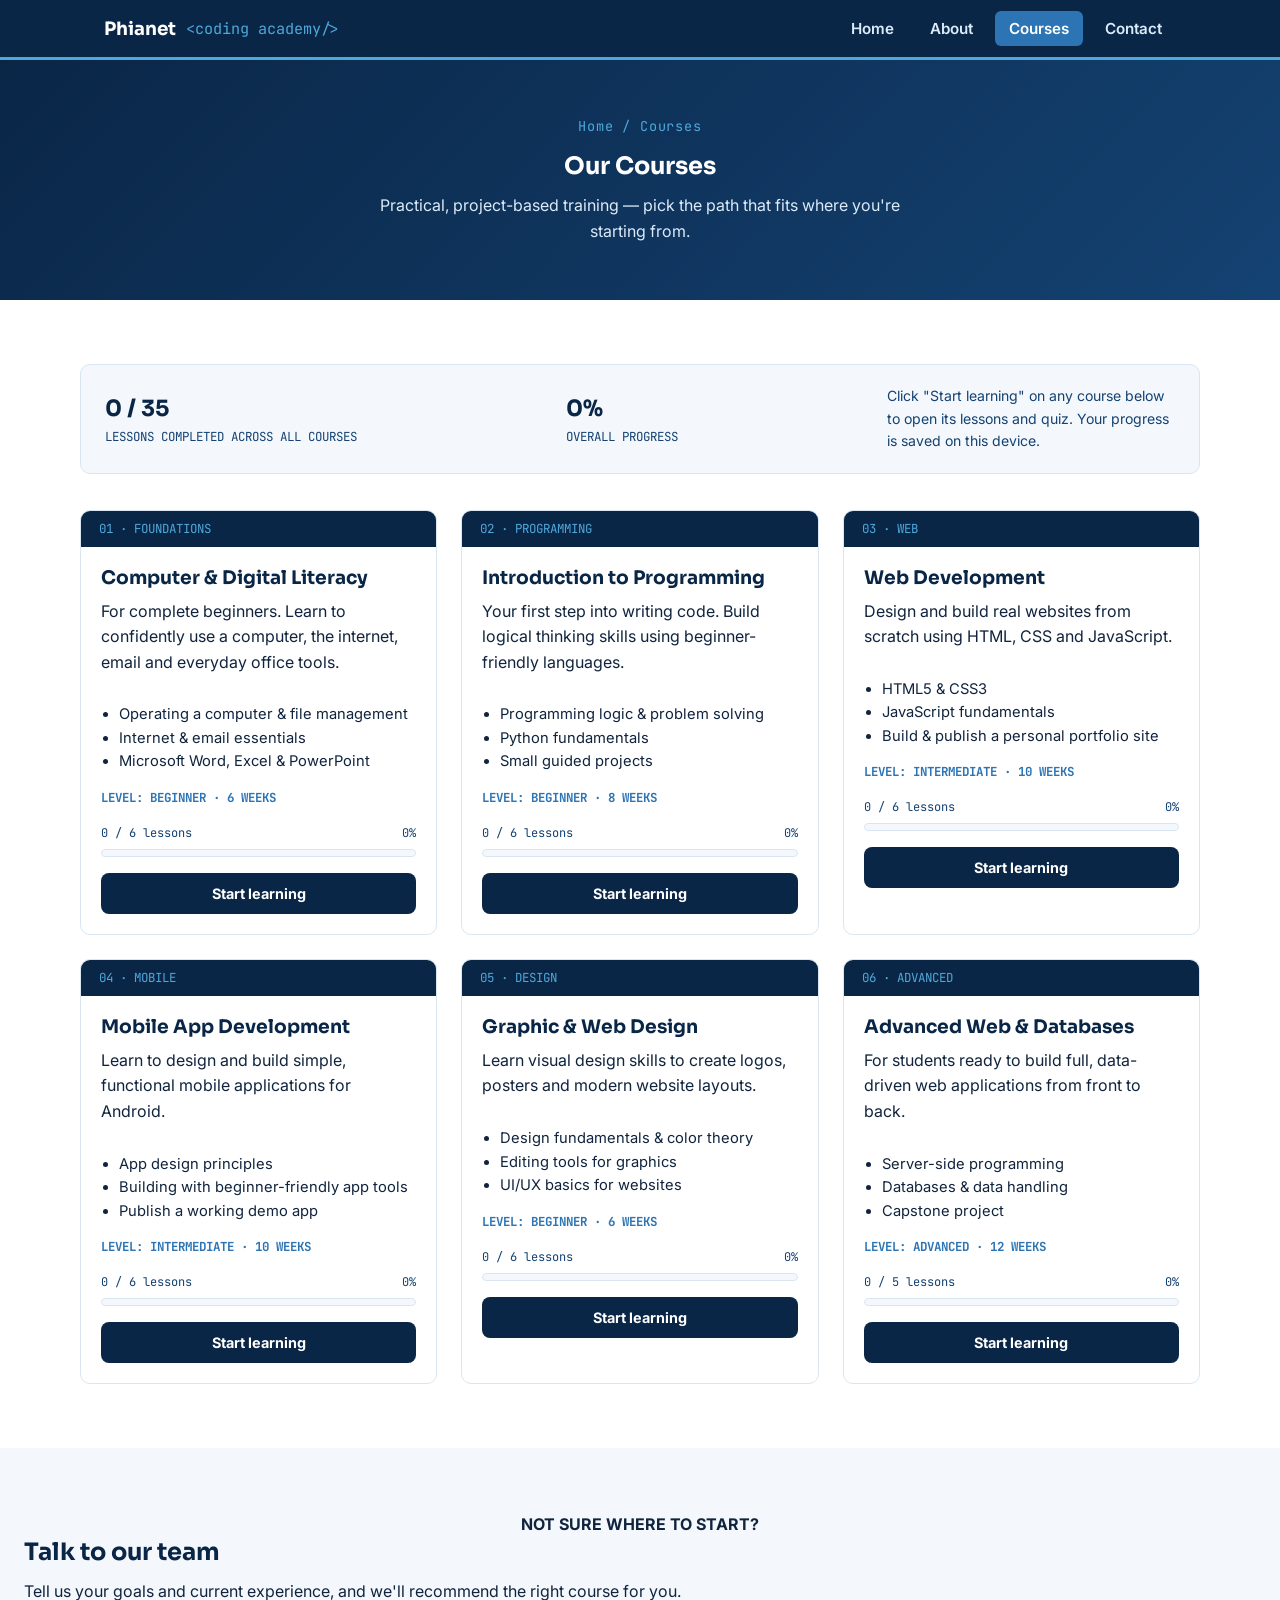
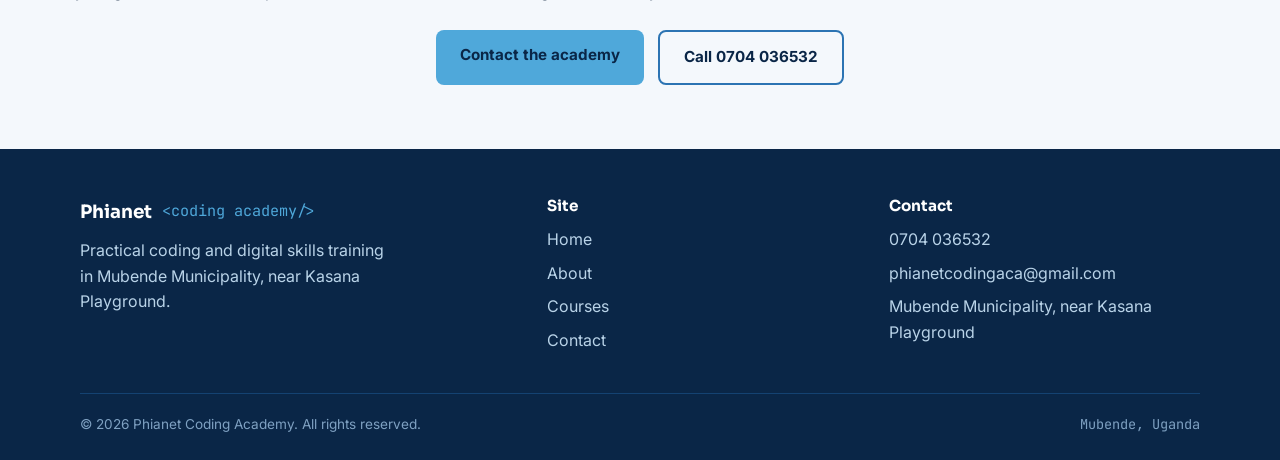
==== courses.html @ 41ea4f18 "Fix HTML entities in courses.html Replaced HTML entities with actual characters for better readabili" ====
<!DOCTYPE html>
<html lang="en">
<head>
<meta charset="UTF-8">
<meta name="viewport" content="width=device-width, initial-scale=1.0">
<title>Courses — Phianet Coding Academy</title>
<meta name="description" content="Explore coding, web development, computer literacy and design courses at Phianet Coding Academy in Mubende Municipality.">
<link rel="preconnect" href="https://fonts.googleapis.com">
<link href="https://fonts.googleapis.com/css2?family=Sora:wght@400;600;700;800&family=Inter:wght@400;500;600&family=JetBrains+Mono:wght@400;500;700&display=swap" rel="stylesheet">
<link rel="stylesheet" href="style.css">
<link rel="stylesheet" href="courses.css">
</head>
<body>

<header class="site-header">
  <div class="nav-wrap">
    <a href="index.html" class="brand">Phianet <span class="tag">&lt;coding academy/&gt;</span></a>
    <button class="nav-toggle" aria-label="Toggle menu">&#9776;</button>
    <nav class="main-nav">
      <ul>
        <li><a href="index.html">Home</a></li>
        <li><a href="about.html">About</a></li>
        <li><a href="courses.html" class="active">Courses</a></li>
        <li><a href="contact.html">Contact</a></li>
      </ul>
    </nav>
  </div>
</header>

<section class="page-hero">
  <div class="eyebrow"><span class="breadcrumb">Home / Courses</span></div>
  <h1>Our Courses</h1>
  <p style="max-width:52ch; margin:0 auto; color:#DCEBF9;">Practical, project-based training — pick the path that fits where you're starting from.</p>
</section>

<section>
  <div id="learning-summary" class="summary-banner">
    <div>
      <div class="stat-num"><span class="s-done">0</span> / <span class="s-total">0</span></div>
      <div class="stat-label">LESSONS COMPLETED ACROSS ALL COURSES</div>
    </div>
    <div>
      <div class="stat-num"><span class="s-pct">0%</span></div>
      <div class="stat-label">OVERALL PROGRESS</div>
    </div>
    <p style="margin:0; max-width:32ch; font-size:.88rem; color:var(--blue);">Click "Start learning" on any course below to open its lessons and quiz. Your progress is saved on this device.</p>
  </div>

  <div class="grid-3">

    <div class="course-card" data-course-id="literacy">
      <div class="tag-row">01 · FOUNDATIONS</div>
      <div class="body">
        <h3>Computer &amp; Digital Literacy</h3>
        <p>For complete beginners. Learn to confidently use a computer, the internet, email and everyday office tools.</p>
        <ul>
          <li>Operating a computer &amp; file management</li>
          <li>Internet &amp; email essentials</li>
          <li>Microsoft Word, Excel &amp; PowerPoint</li>
        </ul>
        <span class="level">LEVEL: BEGINNER · 6 WEEKS</span>
        <div class="progress-wrap">
          <div class="progress-label"><span class="progress-count">0 / 0 lessons</span><span class="progress-pct">0%</span></div>
          <div class="progress-track"><div class="progress-fill"></div></div>
        </div>
        <button class="start-btn" type="button" aria-expanded="false">Start learning</button>
        <div class="course-panel"></div>
      </div>
    </div>

    <div class="course-card" data-course-id="programming">
      <div class="tag-row">02 · PROGRAMMING</div>
      <div class="body">
        <h3>Introduction to Programming</h3>
        <p>Your first step into writing code. Build logical thinking skills using beginner-friendly languages.</p>
        <ul>
          <li>Programming logic &amp; problem solving</li>
          <li>Python fundamentals</li>
          <li>Small guided projects</li>
        </ul>
        <span class="level">LEVEL: BEGINNER · 8 WEEKS</span>
        <div class="progress-wrap">
          <div class="progress-label"><span class="progress-count">0 / 0 lessons</span><span class="progress-pct">0%</span></div>
          <div class="progress-track"><div class="progress-fill"></div></div>
        </div>
        <button class="start-btn" type="button" aria-expanded="false">Start learning</button>
        <div class="course-panel"></div>
      </div>
    </div>

    <div class="course-card" data-course-id="webdev">
      <div class="tag-row">03 · WEB</div>
      <div class="body">
        <h3>Web Development</h3>
        <p>Design and build real websites from scratch using HTML, CSS and JavaScript.</p>
        <ul>
          <li>HTML5 &amp; CSS3</li>
          <li>JavaScript fundamentals</li>
          <li>Build &amp; publish a personal portfolio site</li>
        </ul>
        <span class="level">LEVEL: INTERMEDIATE · 10 WEEKS</span>
        <div class="progress-wrap">
          <div class="progress-label"><span class="progress-count">0 / 0 lessons</span><span class="progress-pct">0%</span></div>
          <div class="progress-track"><div class="progress-fill"></div></div>
        </div>
        <button class="start-btn" type="button" aria-expanded="false">Start learning</button>
        <div class="course-panel"></div>
      </div>
    </div>

    <div class="course-card" data-course-id="mobiledev">
      <div class="tag-row">04 · MOBILE</div>
      <div class="body">
        <h3>Mobile App Development</h3>
        <p>Learn to design and build simple, functional mobile applications for Android.</p>
        <ul>
          <li>App design principles</li>
          <li>Building with beginner-friendly app tools</li>
          <li>Publish a working demo app</li>
        </ul>
        <span class="level">LEVEL: INTERMEDIATE · 10 WEEKS</span>
        <div class="progress-wrap">
          <div class="progress-label"><span class="progress-count">0 / 0 lessons</span><span class="progress-pct">0%</span></div>
          <div class="progress-track"><div class="progress-fill"></div></div>
        </div>
        <button class="start-btn" type="button" aria-expanded="false">Start learning</button>
        <div class="course-panel"></div>
      </div>
    </div>

    <div class="course-card" data-course-id="design">
      <div class="tag-row">05 · DESIGN</div>
      <div class="body">
        <h3>Graphic &amp; Web Design</h3>
        <p>Learn visual design skills to create logos, posters and modern website layouts.</p>
        <ul>
          <li>Design fundamentals &amp; color theory</li>
          <li>Editing tools for graphics</li>
          <li>UI/UX basics for websites</li>
        </ul>
        <span class="level">LEVEL: BEGINNER · 6 WEEKS</span>
        <div class="progress-wrap">
          <div class="progress-label"><span class="progress-count">0 / 0 lessons</span><span class="progress-pct">0%</span></div>
          <div class="progress-track"><div class="progress-fill"></div></div>
        </div>
        <button class="start-btn" type="button" aria-expanded="false">Start learning</button>
        <div class="course-panel"></div>
      </div>
    </div>

    <div class="course-card" data-course-id="advanced">
      <div class="tag-row">06 · ADVANCED</div>
      <div class="body">
        <h3>Advanced Web &amp; Databases</h3>
        <p>For students ready to build full, data-driven web applications from front to back.</p>
        <ul>
          <li>Server-side programming</li>
          <li>Databases &amp; data handling</li>
          <li>Capstone project</li>
        </ul>
        <span class="level">LEVEL: ADVANCED · 12 WEEKS</span>
        <div class="progress-wrap">
          <div class="progress-label"><span class="progress-count">0 / 0 lessons</span><span class="progress-pct">0%</span></div>
          <div class="progress-track"><div class="progress-fill"></div></div>
        </div>
        <button class="start-btn" type="button" aria-expanded="false">Start learning</button>
        <div class="course-panel"></div>
      </div>
    </div>

  </div>
</section>

<section class="section-frost">
  <div class="section-head1">
    <div style="text-align:center; font-weight:bolder;">NOT SURE WHERE TO START?</div>
    <h2>Talk to our team</h2>
    <p>Tell us your goals and current experience, and we'll recommend the right course for you.</p>
    <div class="btn-row" style="justify-content:center;">
      <a href="contact.html" class="btn btn-primary">Contact the academy</a>
      <a href="tel:0704036532" class="btn btn-outline" style="border-color:var(--blue-bright); color:var(--navy);">Call 0704 036532</a>
    </div>
  </div>
</section>

<footer class="site-footer">
  <div class="footer-grid">
    <div>
      <a href="index.html" class="brand">Phianet <span class="tag">&lt;coding academy/&gt;</span></a>
      <p style="margin-top:12px; max-width:32ch;">Practical coding and digital skills training in Mubende Municipality, near Kasana Playground.</p>
    </div>
    <div>
      <h4>Site</h4>
      <ul>
        <li><a href="index.html">Home</a></li>
        <li><a href="about.html">About</a></li>
        <li><a href="courses.html">Courses</a></li>
        <li><a href="contact.html">Contact</a></li>
      </ul>
    </div>
    <div>
      <h4>Contact</h4>
      <ul>
        <li><a href="tel:0704036532">0704 036532</a></li>
        <li><a href="mailto:phianetcodingaca@gmail.com">phianetcodingaca@gmail.com</a></li>
        <li>Mubende Municipality, near Kasana Playground</li>
      </ul>
    </div>
  </div>
  <div class="footer-bottom">
    <span>&copy; 2026 Phianet Coding Academy. All rights reserved.</span>
    <span class="mono">Mubende, Uganda</span>
  </div>
</footer>

<script src="script.js"></script>
<script src="courses-app.js"></script>
</body>
</html>
---- style.css ----
/* ===========================================================
   Phianet Coding Academy — Design Tokens
   Palette:
     --navy        #0A2647  (deep header/footer, primary text on white)
     --blue        #144272  (primary brand blue)
     --blue-bright #2C74B3  (links, active states)
     --sky         #4FA8DA  (accents, hovers)
     --white       #FFFFFF
     --frost       #F4F8FC  (section backgrounds)
     --ink         #10243E  (body text)
   Type:
     Display: 'Sora' — geometric, confident, screen-native
     Body:    'Inter' — quiet workhorse
     Mono:    'JetBrains Mono' — code accents, the "signature" thread
=========================================================== */

:root{
  --navy:#0A2647;
  --blue:#144272;
  --blue-bright:#2C74B3;
  --sky:#4FA8DA;
  --white:#FFFFFF;
  --frost:#F4F8FC;
  --ink:#10243E;
  --line:#D9E6F2;
  --radius:10px;
}

*{box-sizing:border-box;}
html{scroll-behavior:smooth;}
body{
  margin:0;
  font-family:'Inter',system-ui,sans-serif;
  color:var(--ink);
  background:var(--white);
  line-height:1.6;
}
h1,h2,h3,h4{
  font-family:'Sora',system-ui,sans-serif;
  color:var(--navy);
  line-height:1.2;
  margin:0 0 .5em;
}
p{margin:0 0 1em;}
a{color:var(--blue-bright);}
.mono{font-family:'JetBrains Mono',monospace;}
img{max-width:100%;display:block;}

.container{
  max-width:1120px;
  margin:0 auto;
  padding:0 24px;
}

/* ---------- Header / Nav ---------- */
header.site-header{
  background:var(--navy);
  position:sticky; top:0; z-index:50;
  border-bottom:3px solid var(--sky);
}
.nav-wrap{
  display:flex; align-items:center; justify-content:space-between;
  padding:14px 24px;
  max-width:1120px; margin:0 auto;
}
.brand{
  display:flex; align-items:center; gap:10px;
  color:var(--white); text-decoration:none;
  font-family:'Sora',sans-serif; font-weight:700; font-size:1.15rem;
}
.brand .tag{
  font-family:'JetBrains Mono',monospace;
  color:var(--sky); font-weight:400; font-size:.95rem;
}
nav.main-nav ul{
  list-style:none; display:flex; gap:8px; margin:0; padding:0;
}
nav.main-nav a{
  color:#DCEBF9; text-decoration:none; font-weight:600;
  font-size:.95rem; padding:8px 14px; border-radius:6px;
  transition:background .2s,color .2s;
}
nav.main-nav a:hover, nav.main-nav a.active{
  background:var(--blue-bright); color:var(--white);
}
.nav-toggle{display:none; background:none;border:none;color:var(--white);font-size:1.6rem;cursor:pointer;}

@media (max-width:760px){
  nav.main-nav{
    display:none; position:absolute; top:100%; left:0; right:0;
    background:var(--navy); border-top:1px solid var(--blue);
  }
  nav.main-nav.open{display:block;}
  nav.main-nav ul{flex-direction:column; padding:10px 24px;}
  .nav-toggle{display:block;}
}

/* ---------- Hero ---------- */
.hero{
  background:linear-gradient(160deg,var(--navy) 0%,var(--blue) 60%,var(--blue-bright) 100%);
  color:var(--white);
  padding:80px 24px 70px;
}
.hero-grid{
  max-width:1120px; margin:0 auto;
  display:grid; grid-template-columns:1.1fr .9fr; gap:40px; align-items:center;
}
@media (max-width:860px){.hero-grid{grid-template-columns:1fr;}}
.eyebrow{
  font-family:'JetBrains Mono',monospace; color:var(--sky);
  font-size:.85rem; letter-spacing:.06em; margin-bottom:14px;
}
.hero h1{color:var(--white); font-size:2.5rem; max-width:16ch;}
.hero p.lead{color:#DCEBF9; font-size:1.1rem; max-width:46ch;}
.btn-row{display:flex; gap:14px; flex-wrap:wrap; margin-top:26px;}
.btn{
  display:inline-block; padding:13px 24px; border-radius:8px;
  text-decoration:none; font-weight:700; font-size:.95rem;
  transition:transform .15s, box-shadow .15s;
}
.btn:hover{transform:translateY(-2px);}
.btn-primary{background:var(--sky); color:var(--navy);}
.btn-primary:hover{box-shadow:0 8px 20px rgba(79,168,218,.35);}
.btn-outline{background:transparent; color:var(--white); border:2px solid var(--sky);}

/* code terminal signature element */
.terminal{
  background:#081A30; border:1px solid var(--blue-bright);
  border-radius:12px; overflow:hidden;
  box-shadow:0 20px 50px rgba(0,0,0,.35);
}
.terminal-bar{
  background:#0E2E52; padding:9px 14px; display:flex; gap:6px;
}
.terminal-bar span{width:10px;height:10px;border-radius:50%;display:inline-block;}
.terminal-bar span:nth-child(1){background:#FF5F56;}
.terminal-bar span:nth-child(2){background:#FFBD2E;}
.terminal-bar span:nth-child(3){background:#27C93F;}
.terminal-body{
  padding:20px; font-family:'JetBrains Mono',monospace; font-size:.85rem;
  color:#BFE1F5; min-height:170px;
}
.terminal-body .c1{color:#4FA8DA;}
.terminal-body .c2{color:#8FD694;}
.terminal-body .cursor{display:inline-block;width:8px;background:var(--sky);animation:blink 1s steps(1) infinite;}
@keyframes blink{50%{opacity:0;}}

/* ---------- Sections ---------- */
section{padding:64px 24px;}
.section-frost{background:var(--frost);}
.section-head{max-width:640px; margin:0 auto 40px; text-align:center;display: flex;}
.section-head .eyebrow{color:var(--blue-bright); margin-bottom:10px; background-image: url(images\lo.png);}

.grid-3{display:grid; grid-template-columns:repeat(3,1fr); gap:24px; max-width:1120px; margin:0 auto;}
.grid-2{display:grid; grid-template-columns:1fr 1fr; gap:32px; max-width:1120px; margin:0 auto; align-items:center;}
@media (max-width:860px){.grid-3{grid-template-columns:1fr;} .grid-2{grid-template-columns:1fr;}}

.card{
  background:var(--white); border:1px solid var(--line); border-radius:var(--radius);
  padding:26px; transition:box-shadow .2s, transform .2s;
}
.card:hover{box-shadow:0 12px 30px rgba(10,38,71,.1); transform:translateY(-3px);}
.card .icon{
  width:44px;height:44px;border-radius:9px;background:var(--frost);
  display:flex;align-items:center;justify-content:center;
  color:var(--blue-bright); font-family:'JetBrains Mono',monospace; font-weight:700;
  margin-bottom:14px; border:1px solid var(--line);
}

.course-card{
  background:var(--white); border:1px solid var(--line); border-radius:var(--radius);
  overflow:hidden; display:flex; flex-direction:column;
}
.course-card .tag-row{
  background:var(--navy); color:var(--sky); font-family:'JetBrains Mono',monospace;
  font-size:.78rem; padding:8px 18px;
}
.course-card .body{padding:20px;}
.course-card ul{margin:12px 0 0; padding-left:18px; color:var(--ink); font-size:.92rem;}
.course-card .level{
  display:inline-block; margin-top:14px; font-size:.78rem; font-weight:700;
  color:var(--blue-bright); font-family:'JetBrains Mono',monospace;
}

/* ---------- Stats ---------- */
.stats{
  display:grid; grid-template-columns:repeat(4,1fr); gap:24px;
  max-width:1120px; margin:0 auto; text-align:center;
}
@media (max-width:760px){.stats{grid-template-columns:1fr 1fr;}}
.stats .num{font-family:'Sora',sans-serif; font-size:2.1rem; font-weight:700; color:var(--blue-bright);}
.stats .label{font-size:.85rem; color:var(--blue); font-weight:600;}

/* ---------- Contact ---------- */
.contact-grid{display:grid; grid-template-columns:1fr 1fr; gap:36px; max-width:1120px; margin:0 auto; align-items:start;}
@media (max-width:860px){.contact-grid{grid-template-columns:1fr;}}
.contact-item{display:flex; gap:14px; align-items:flex-start; margin-bottom:22px;}
.contact-item .icon{
  min-width:42px;height:42px;border-radius:8px;background:var(--navy);color:var(--sky);
  display:flex;align-items:center;justify-content:center; font-family:'JetBrains Mono',monospace;
}
.contact-item h4{margin:0 0 4px;}
#map{width:100%; height:340px; border-radius:var(--radius); border:1px solid var(--line);}

form.contact-form{display:flex; flex-direction:column; gap:14px;}
form.contact-form label{font-weight:600; font-size:.9rem; color:var(--navy);}
form.contact-form input, form.contact-form textarea{
  padding:12px 14px; border:1px solid var(--line); border-radius:8px;
  font-family:'Inter',sans-serif; font-size:.95rem;
}
form.contact-form textarea{resize:vertical; min-height:110px;}
form.contact-form button{cursor:pointer; border:none;}

/* ---------- Footer ---------- */
footer.site-footer{background:var(--navy); color:#B9D3E8; padding:48px 24px 24px;}
.footer-grid{
  max-width:1120px; margin:0 auto; display:grid;
  grid-template-columns:1.4fr 1fr 1fr; gap:32px;
}
@media (max-width:760px){.footer-grid{grid-template-columns:1fr;}}
footer .brand{color:var(--white);}
footer h4{color:var(--white); font-size:.95rem; margin-bottom:12px;}
footer ul{list-style:none; padding:0; margin:0;}
footer li{margin-bottom:8px;}
footer a{color:#B9D3E8; text-decoration:none;}
footer a:hover{color:var(--sky);}
.footer-bottom{
  max-width:1120px; margin:32px auto 0; padding-top:20px;
  border-top:1px solid var(--blue); font-size:.85rem; color:#7FA1C2;
  display:flex; justify-content:space-between; flex-wrap:wrap; gap:10px;
}

/* ---------- Page hero (secondary pages) ---------- */
.page-hero{
  background:linear-gradient(135deg,var(--navy),var(--blue));
  color:var(--white); padding:56px 24px; text-align:center;
}
.page-hero h1{color:var(--white);}
.page-hero .eyebrow{justify-content:center; display:flex;}
.breadcrumb{color:var(--sky); font-family:'JetBrains Mono',monospace; font-size:.85rem;}

.about-block{max-width:760px; margin:0 auto;}
.about-block h2{margin-top:2em;}
.about-block h2:first-child{margin-top:0;}

.values{display:grid; grid-template-columns:repeat(3,1fr); gap:24px; max-width:1120px; margin:40px auto 0;}
@media (max-width:860px){.values{grid-template-columns:1fr;}}
/* ===========================================================
   Courses page only — interactive learning layer
   Loaded in addition to style.css. Does not affect other pages.
=========================================================== */

.course-card{position:relative;}
.course-card .body{display:flex; flex-direction:column; flex:1;}

.progress-wrap{margin-top:16px;}
.progress-label{
  display:flex; justify-content:space-between; font-size:.75rem;
  font-family:'JetBrains Mono',monospace; color:var(--blue); margin-bottom:6px;
}
.progress-track{
  width:100%; height:8px; border-radius:6px; background:var(--frost);
  border:1px solid var(--line); overflow:hidden;
}
.progress-fill{
  height:100%; background:linear-gradient(90deg,var(--blue-bright),var(--sky));
  width:0%; transition:width .3s ease;
}

.start-btn{
  margin-top:16px; width:100%; border:none; cursor:pointer;
  background:var(--navy); color:var(--white); font-weight:700;
  font-size:.9rem; padding:12px 16px; border-radius:8px;
  font-family:'Inter',sans-serif; transition:background .2s;
}
.start-btn:hover{background:var(--blue-bright);}
.start-btn[aria-expanded="true"]{background:var(--blue-bright);}

.course-panel{
  display:none; margin-top:18px; border-top:2px dashed var(--line);
  padding-top:18px;
}
.course-panel.open{display:block;}

.module{
  border:1px solid var(--line); border-radius:8px; margin-bottom:10px; overflow:hidden;
}
.module-head{
  width:100%; text-align:left; background:var(--frost); border:none; cursor:pointer;
  padding:12px 14px; font-family:'Sora',sans-serif; font-weight:600; font-size:.92rem;
  color:var(--navy); display:flex; justify-content:space-between; align-items:center;
}
.module-head .chevron{transition:transform .2s; font-family:'JetBrains Mono',monospace; color:var(--blue-bright);}
.module.open .module-head .chevron{transform:rotate(90deg);}
.module-lessons{display:none; padding:6px 14px 12px;}
.module.open .module-lessons{display:block;}

.lesson{
  border-bottom:1px solid var(--line); padding:12px 0;
}
.lesson:last-child{border-bottom:none;}
.lesson-top{display:flex; align-items:flex-start; gap:10px; cursor:pointer;}
.lesson-top input[type="checkbox"]{
  margin-top:4px; width:17px; height:17px; accent-color:var(--blue-bright); cursor:pointer; flex-shrink:0;
}
.lesson-title{font-weight:600; font-size:.9rem; color:var(--navy);}
.lesson-content{
  margin:8px 0 0 27px; font-size:.87rem; color:var(--ink);
}
.lesson-content pre{
  background:#081A30; color:#BFE1F5; padding:12px 14px; border-radius:8px;
  overflow-x:auto; font-family:'JetBrains Mono',monospace; font-size:.8rem; margin:10px 0;
}
.lesson.done .lesson-title{color:var(--blue-bright);}
.lesson.done .lesson-title::after{content:" ✓"; color:#1E9E5A;}

.quiz-box{
  background:var(--frost); border:1px solid var(--line); border-radius:10px; padding:16px; margin-top:14px;
}
.quiz-q{margin-bottom:14px;}
.quiz-q p.qtext{font-weight:600; color:var(--navy); margin-bottom:8px; font-size:.9rem;}
.quiz-q label{
  display:block; font-size:.87rem; padding:7px 10px; border:1px solid var(--line);
  border-radius:6px; margin-bottom:6px; cursor:pointer; background:var(--white);
}
.quiz-q label:hover{border-color:var(--blue-bright);}
.quiz-q label.correct{border-color:#1E9E5A; background:#EAF9EF;}
.quiz-q label.incorrect{border-color:#D64545; background:#FCEAEA;}
.quiz-submit{
  border:none; background:var(--blue-bright); color:var(--white); font-weight:700;
  padding:10px 18px; border-radius:8px; cursor:pointer; font-size:.88rem;
}
.quiz-result{margin-top:10px; font-weight:600; font-size:.88rem;}

.reset-link{
  display:inline-block; margin-top:12px; font-size:.78rem; color:var(--blue-bright);
  text-decoration:underline; cursor:pointer; background:none; border:none; font-family:'Inter',sans-serif;
  padding:0;
}

.summary-banner{
  max-width:1120px; margin:0 auto 36px; background:var(--frost); border:1px solid var(--line);
  border-radius:var(--radius); padding:20px 24px; display:flex; justify-content:space-between;
  align-items:center; flex-wrap:wrap; gap:14px;
}
.summary-banner .stat-num{font-family:'Sora',sans-serif; font-weight:700; color:var(--navy); font-size:1.4rem;}
.summary-banner .stat-label{font-size:.78rem; color:var(--blue); font-family:'JetBrains Mono',monospace;}
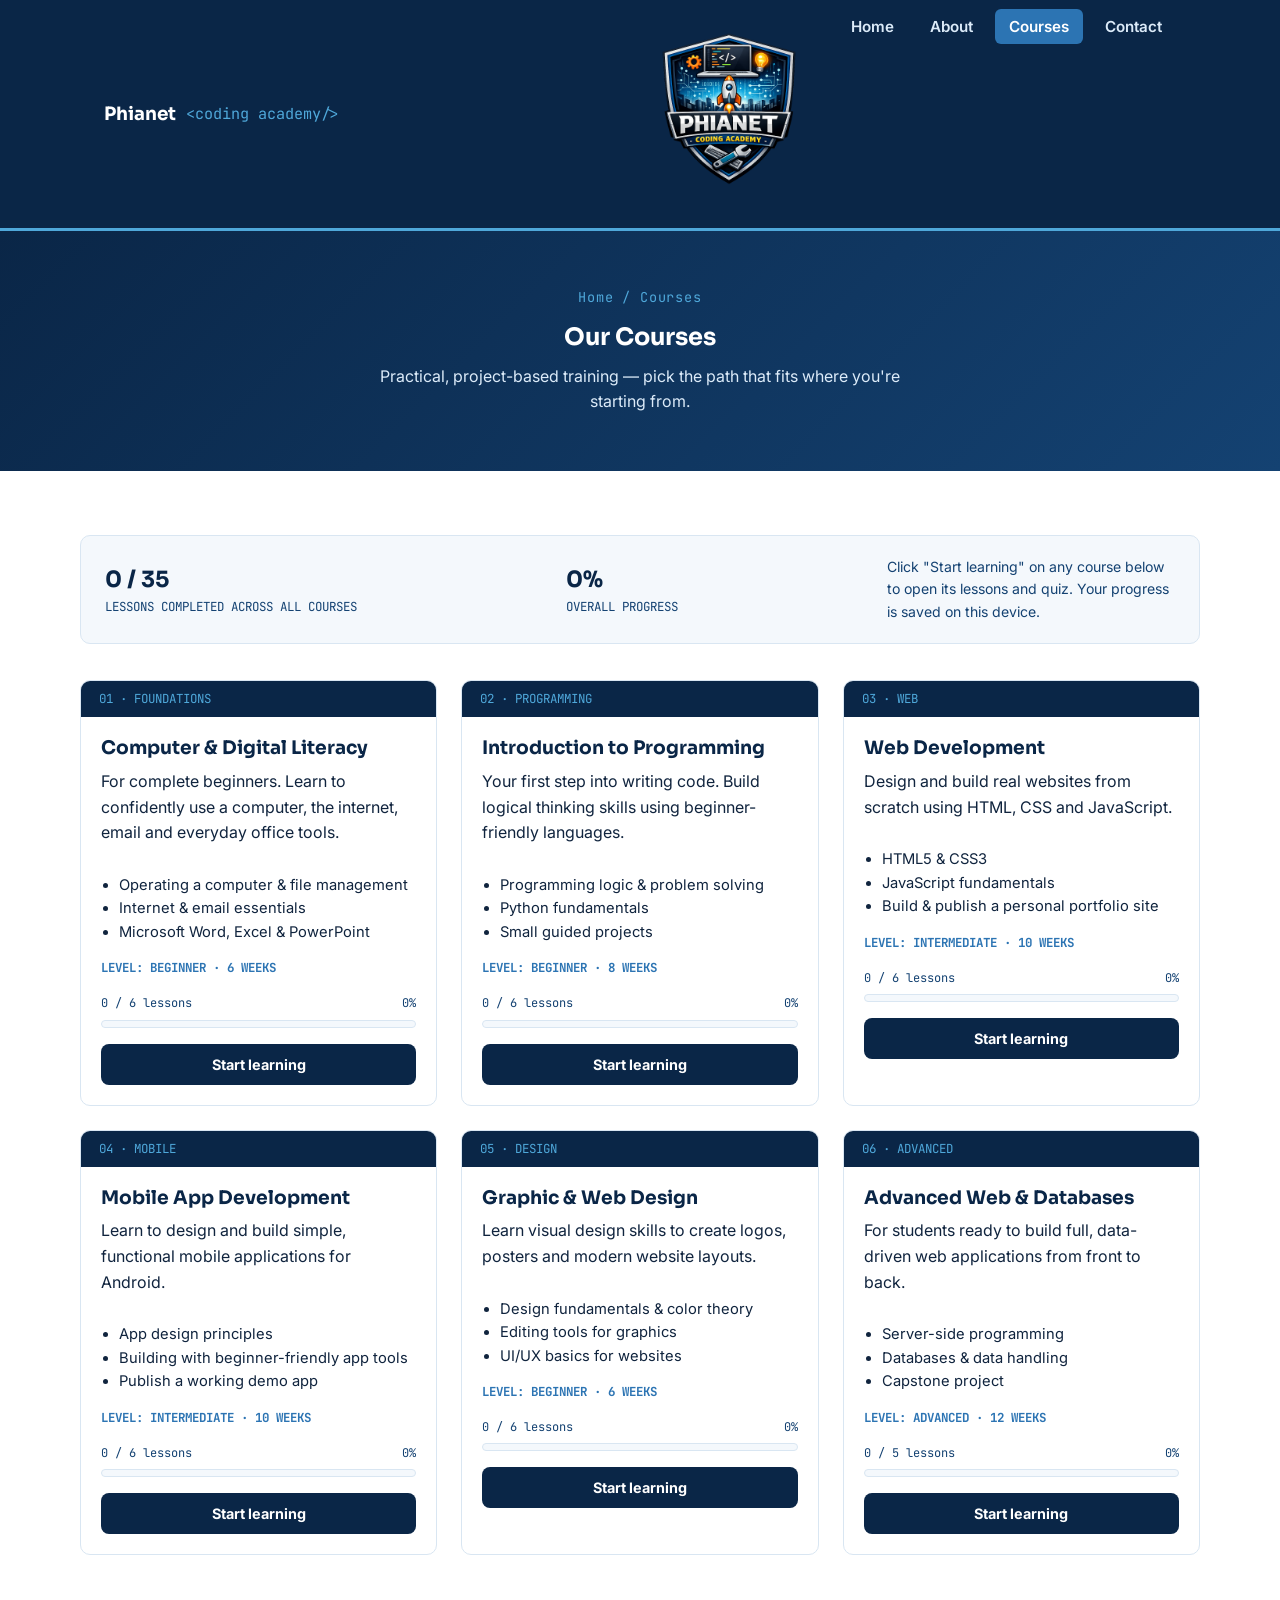
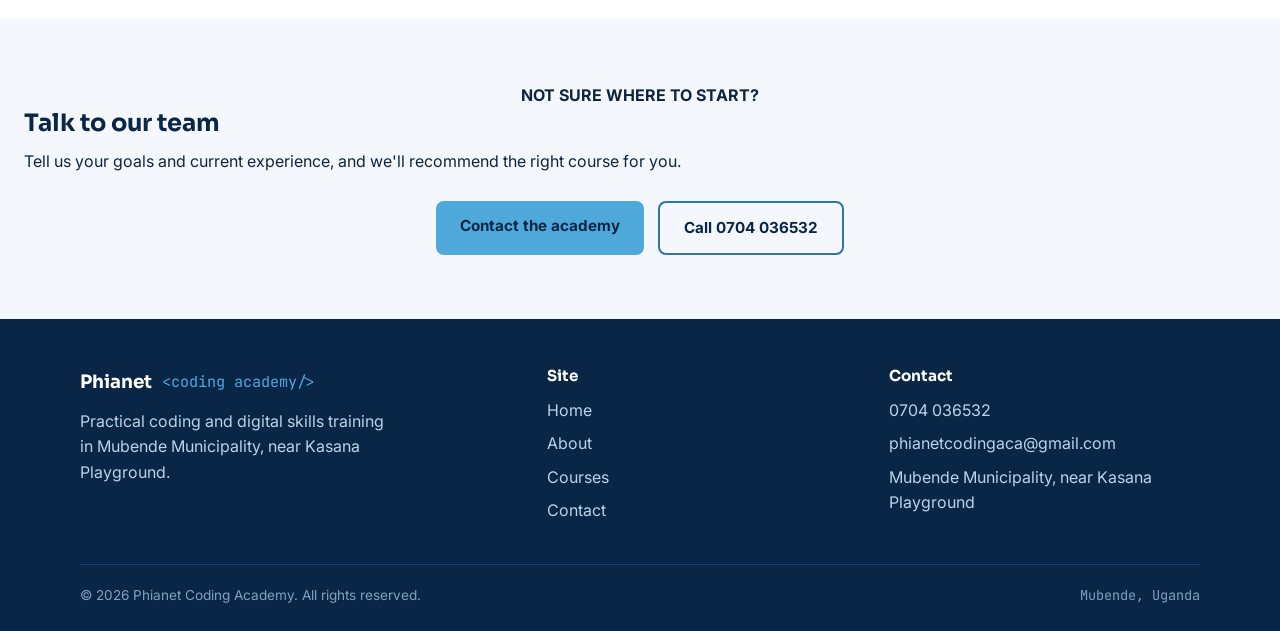
==== commit 6b5998cf: "Update courses.html" ====
--- a/courses.html
+++ b/courses.html
@@ -18,6 +18,7 @@
     <button class="nav-toggle" aria-label="Toggle menu">&#9776;</button>
     <nav class="main-nav">
       <ul>
+        <img src="lo.png" width="200px">
         <li><a href="index.html">Home</a></li>
         <li><a href="about.html">About</a></li>
         <li><a href="courses.html" class="active">Courses</a></li>
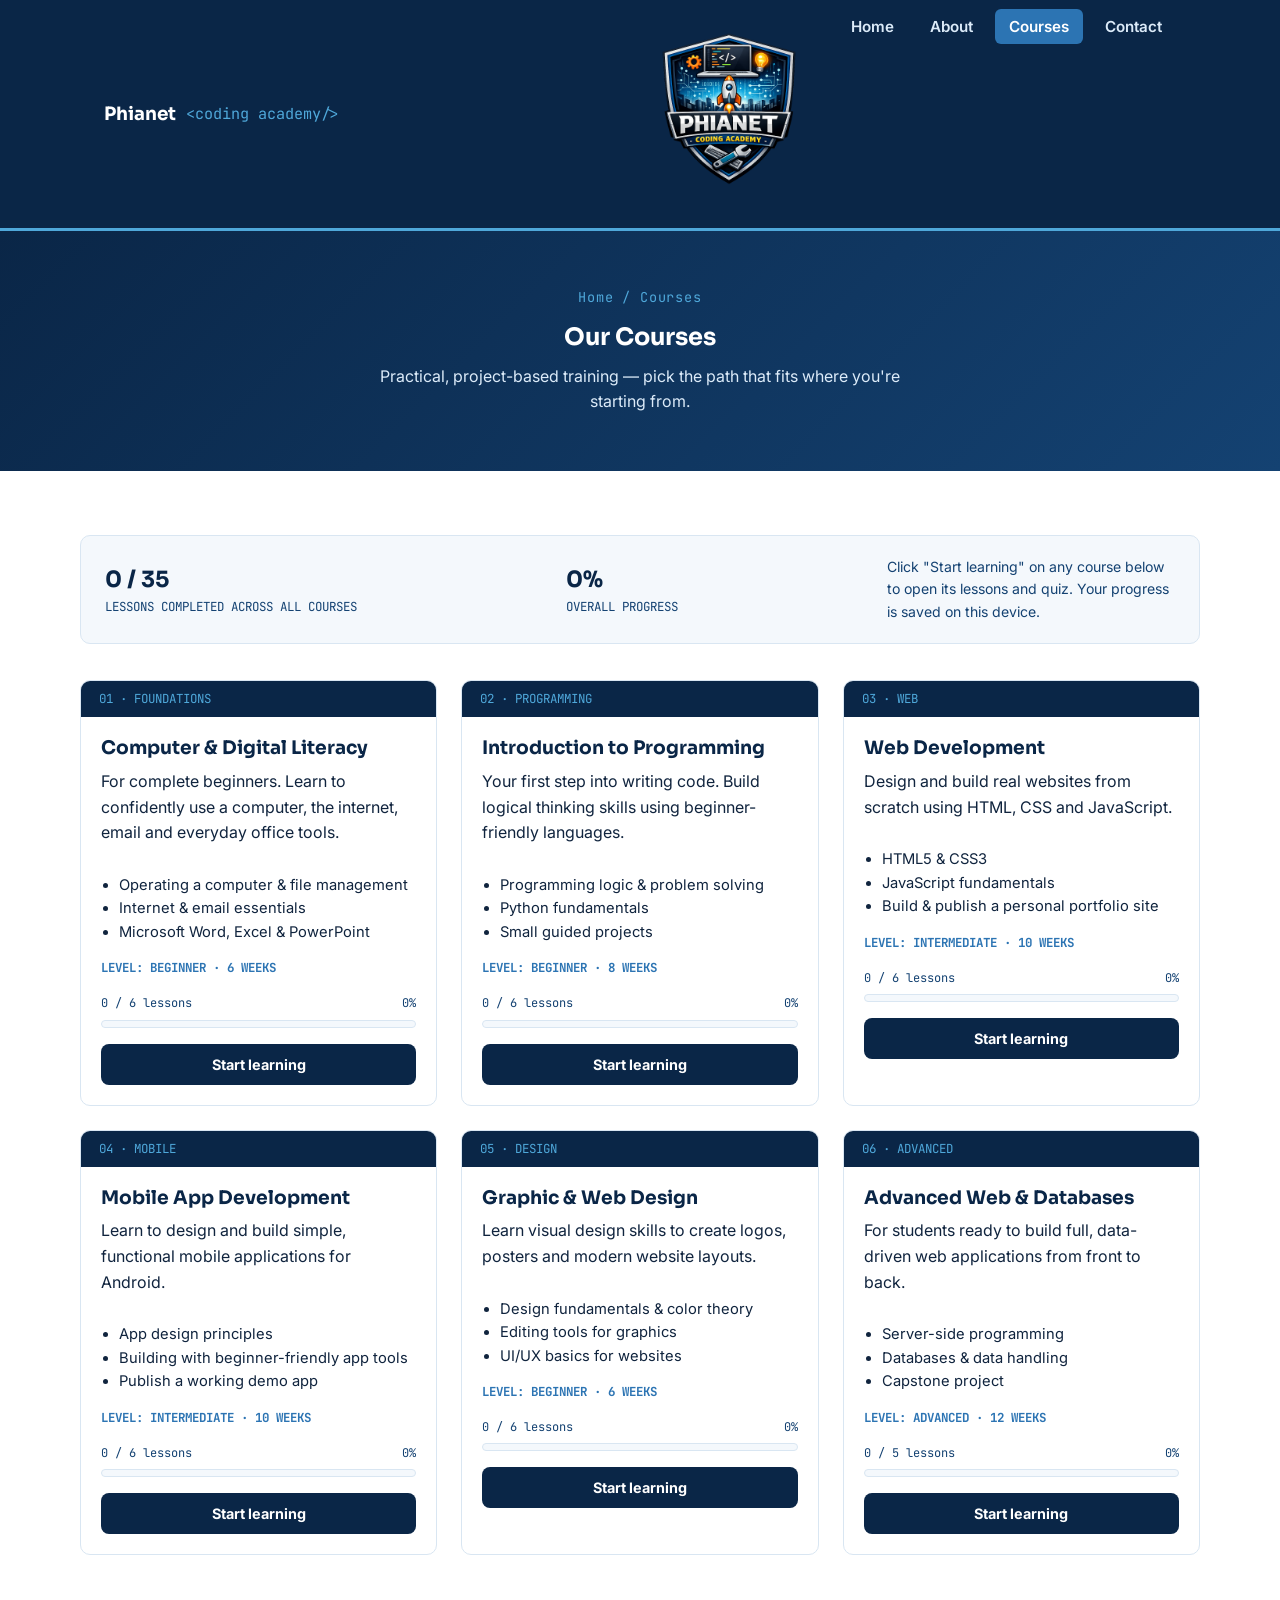
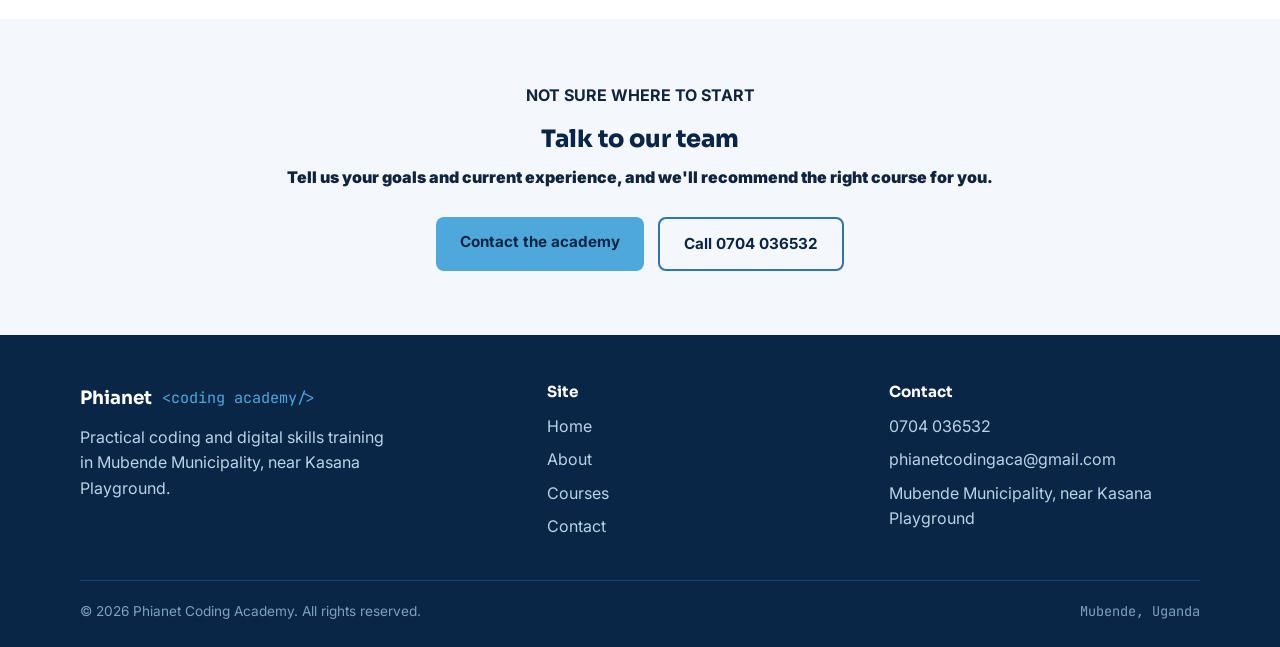
==== commit f6944c97: "Fix HTML entity encoding in courses.html" ====
--- a/courses.html
+++ b/courses.html
@@ -174,9 +174,11 @@
 
 <section class="section-frost">
   <div class="section-head1">
-    <div style="text-align:center; font-weight:bolder;">NOT SURE WHERE TO START?</div>
-    <h2>Talk to our team</h2>
-    <p>Tell us your goals and current experience, and we'll recommend the right course for you.</p>
+    <div
+    <p style="text-align:center; font-weight:bolder;">NOT SURE WHERE TO START</p>
+    <h2 style="text-align:center; font-weight:bolder;">Talk to our team</h2>
+    <p style="text-align:center; font-weight:bolder;">Tell us your goals and current experience, and we'll recommend the right course for you.</p>
+    </div>
     <div class="btn-row" style="justify-content:center;">
       <a href="contact.html" class="btn btn-primary">Contact the academy</a>
       <a href="tel:0704036532" class="btn btn-outline" style="border-color:var(--blue-bright); color:var(--navy);">Call 0704 036532</a>
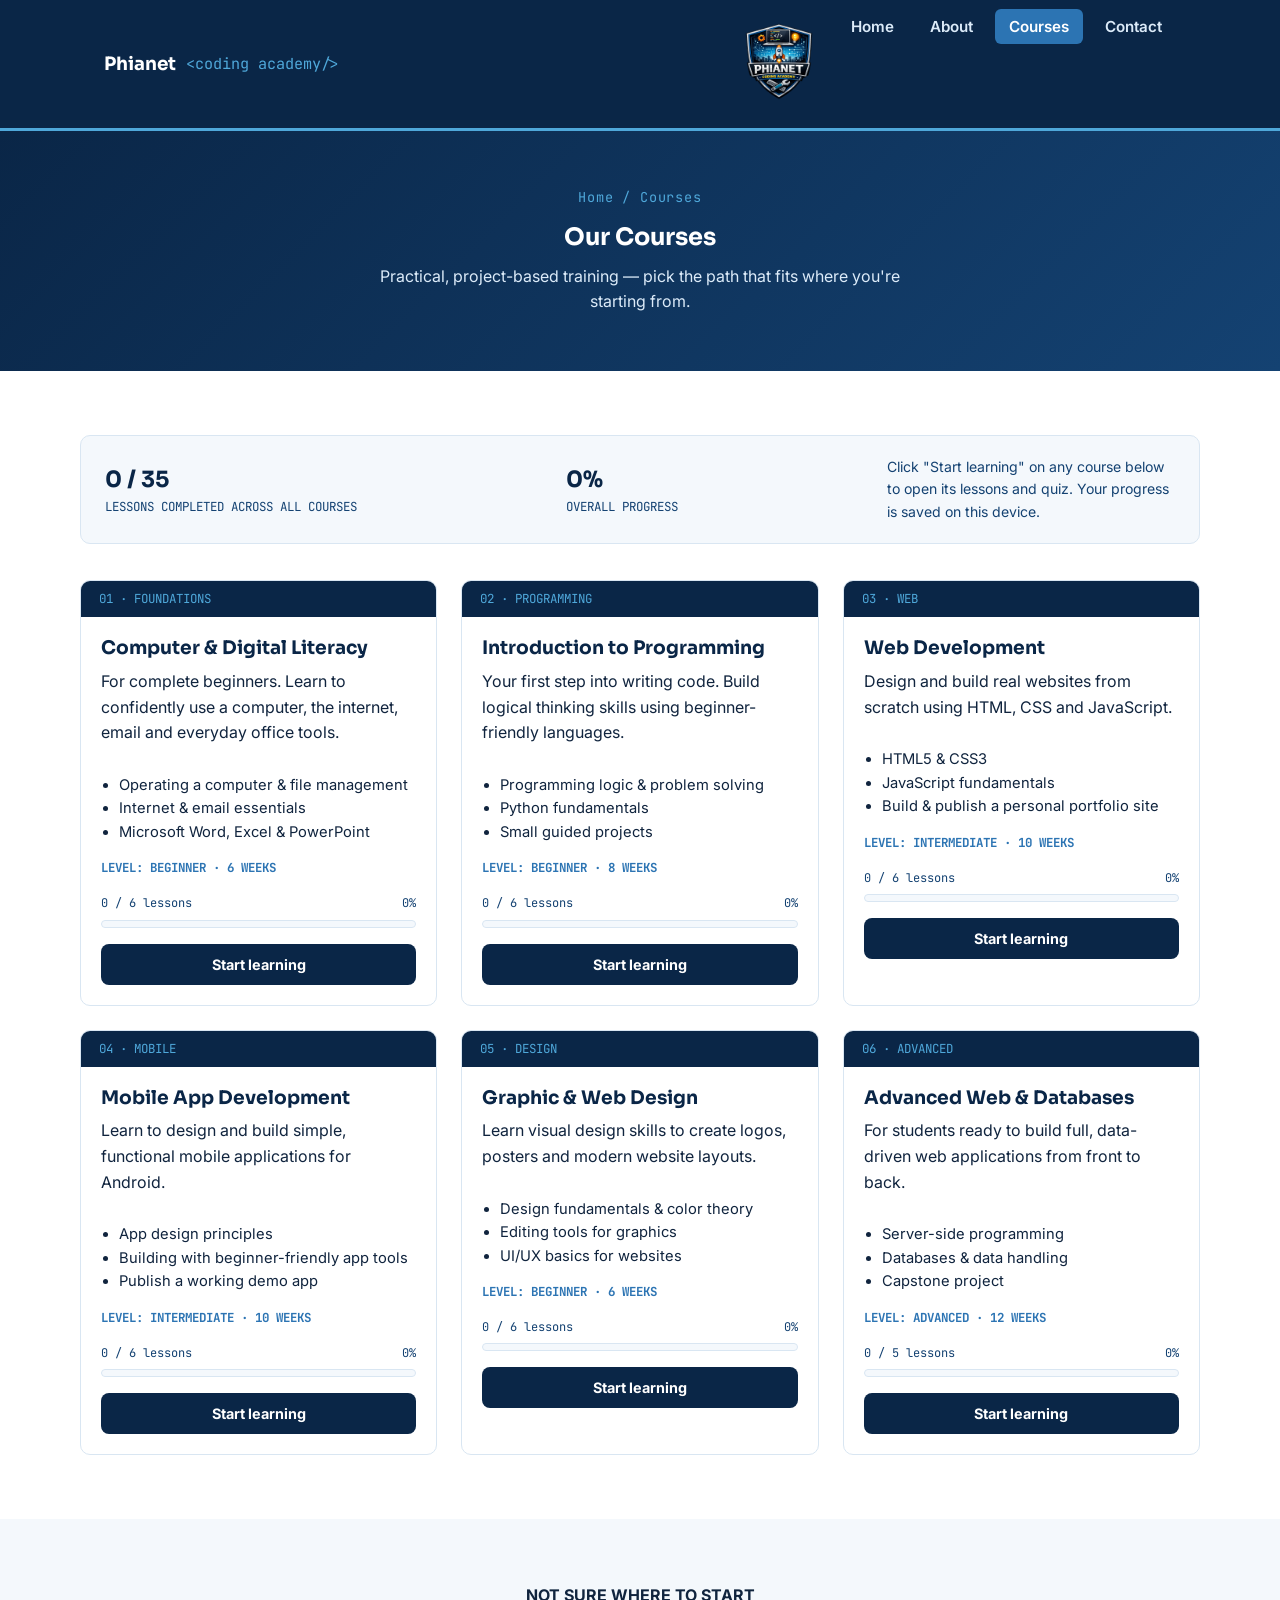
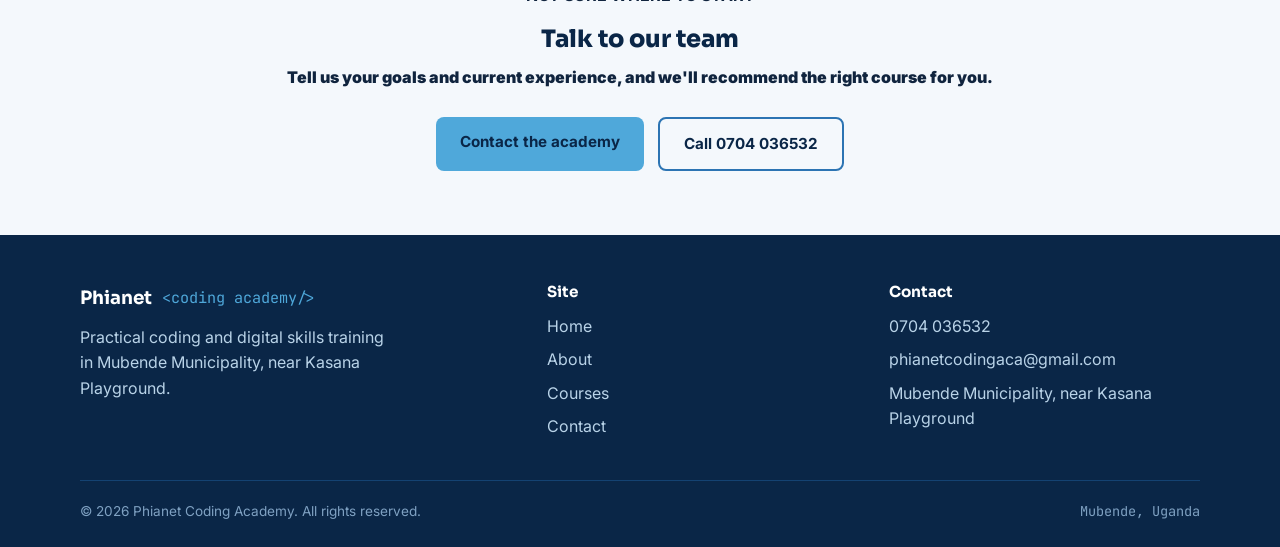
==== commit 75cb034e: "Fix HTML formatting and update image size" ====
--- a/courses.html
+++ b/courses.html
@@ -18,7 +18,7 @@
     <button class="nav-toggle" aria-label="Toggle menu">&#9776;</button>
     <nav class="main-nav">
       <ul>
-        <img src="lo.png" width="200px">
+        <img src="lo.png" width="100px" height="100px" margin-left:auto>
         <li><a href="index.html">Home</a></li>
         <li><a href="about.html">About</a></li>
         <li><a href="courses.html" class="active">Courses</a></li>
@@ -177,7 +177,7 @@
     <div
     <p style="text-align:center; font-weight:bolder;">NOT SURE WHERE TO START</p>
     <h2 style="text-align:center; font-weight:bolder;">Talk to our team</h2>
-    <p style="text-align:center; font-weight:bolder;">Tell us your goals and current experience, and we'll recommend the right course for you.</p>
+    <p  style="text-align:center; font-weight:bolder;">Tell us your goals and current experience, and we'll recommend the right course for you.</p>
     </div>
     <div class="btn-row" style="justify-content:center;">
       <a href="contact.html" class="btn btn-primary">Contact the academy</a>
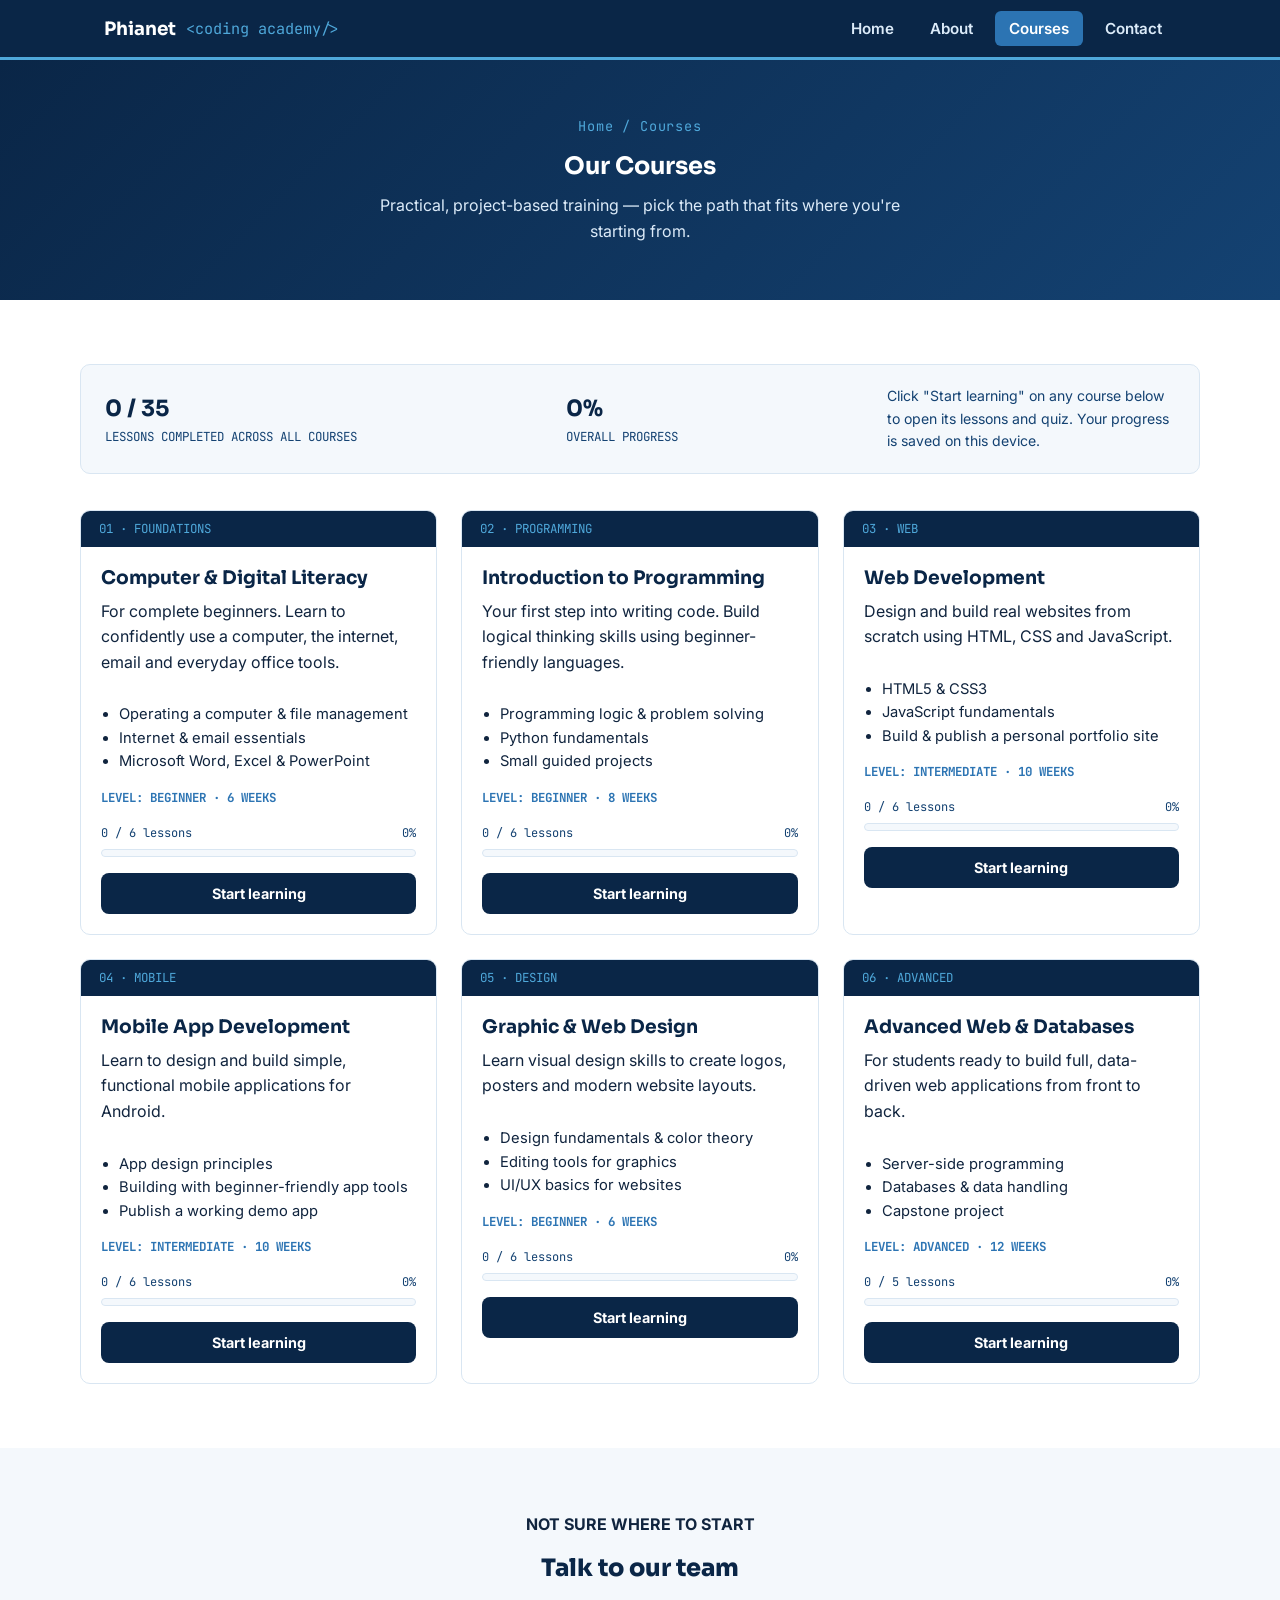
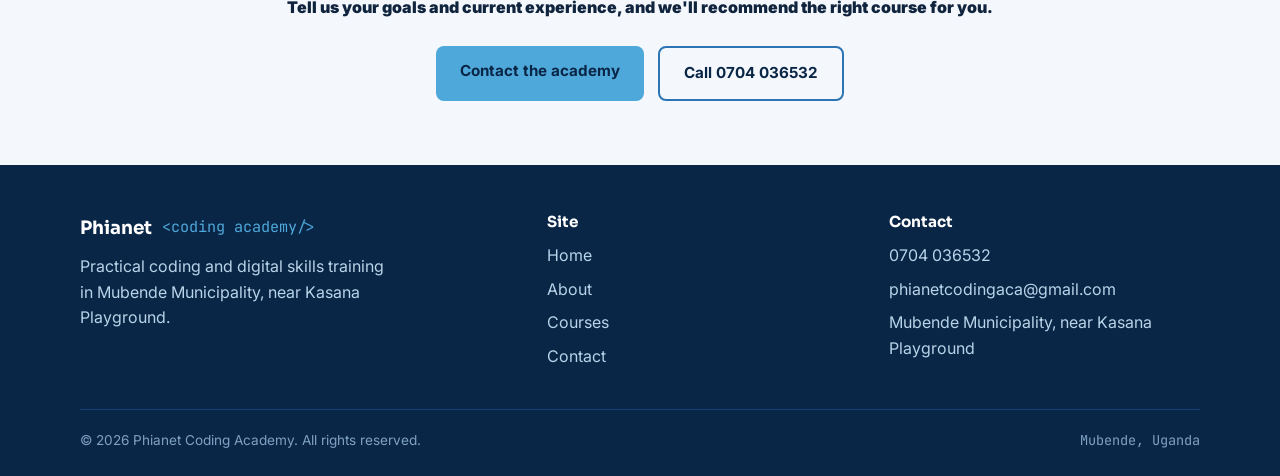
==== commit 4f39e9cf: "Update courses.html" ====
--- a/courses.html
+++ b/courses.html
@@ -18,7 +18,7 @@
     <button class="nav-toggle" aria-label="Toggle menu">&#9776;</button>
     <nav class="main-nav">
       <ul>
-        <img src="lo.png" width="100px" height="100px" margin-left:auto>
+     
         <li><a href="index.html">Home</a></li>
         <li><a href="about.html">About</a></li>
         <li><a href="courses.html" class="active">Courses</a></li>
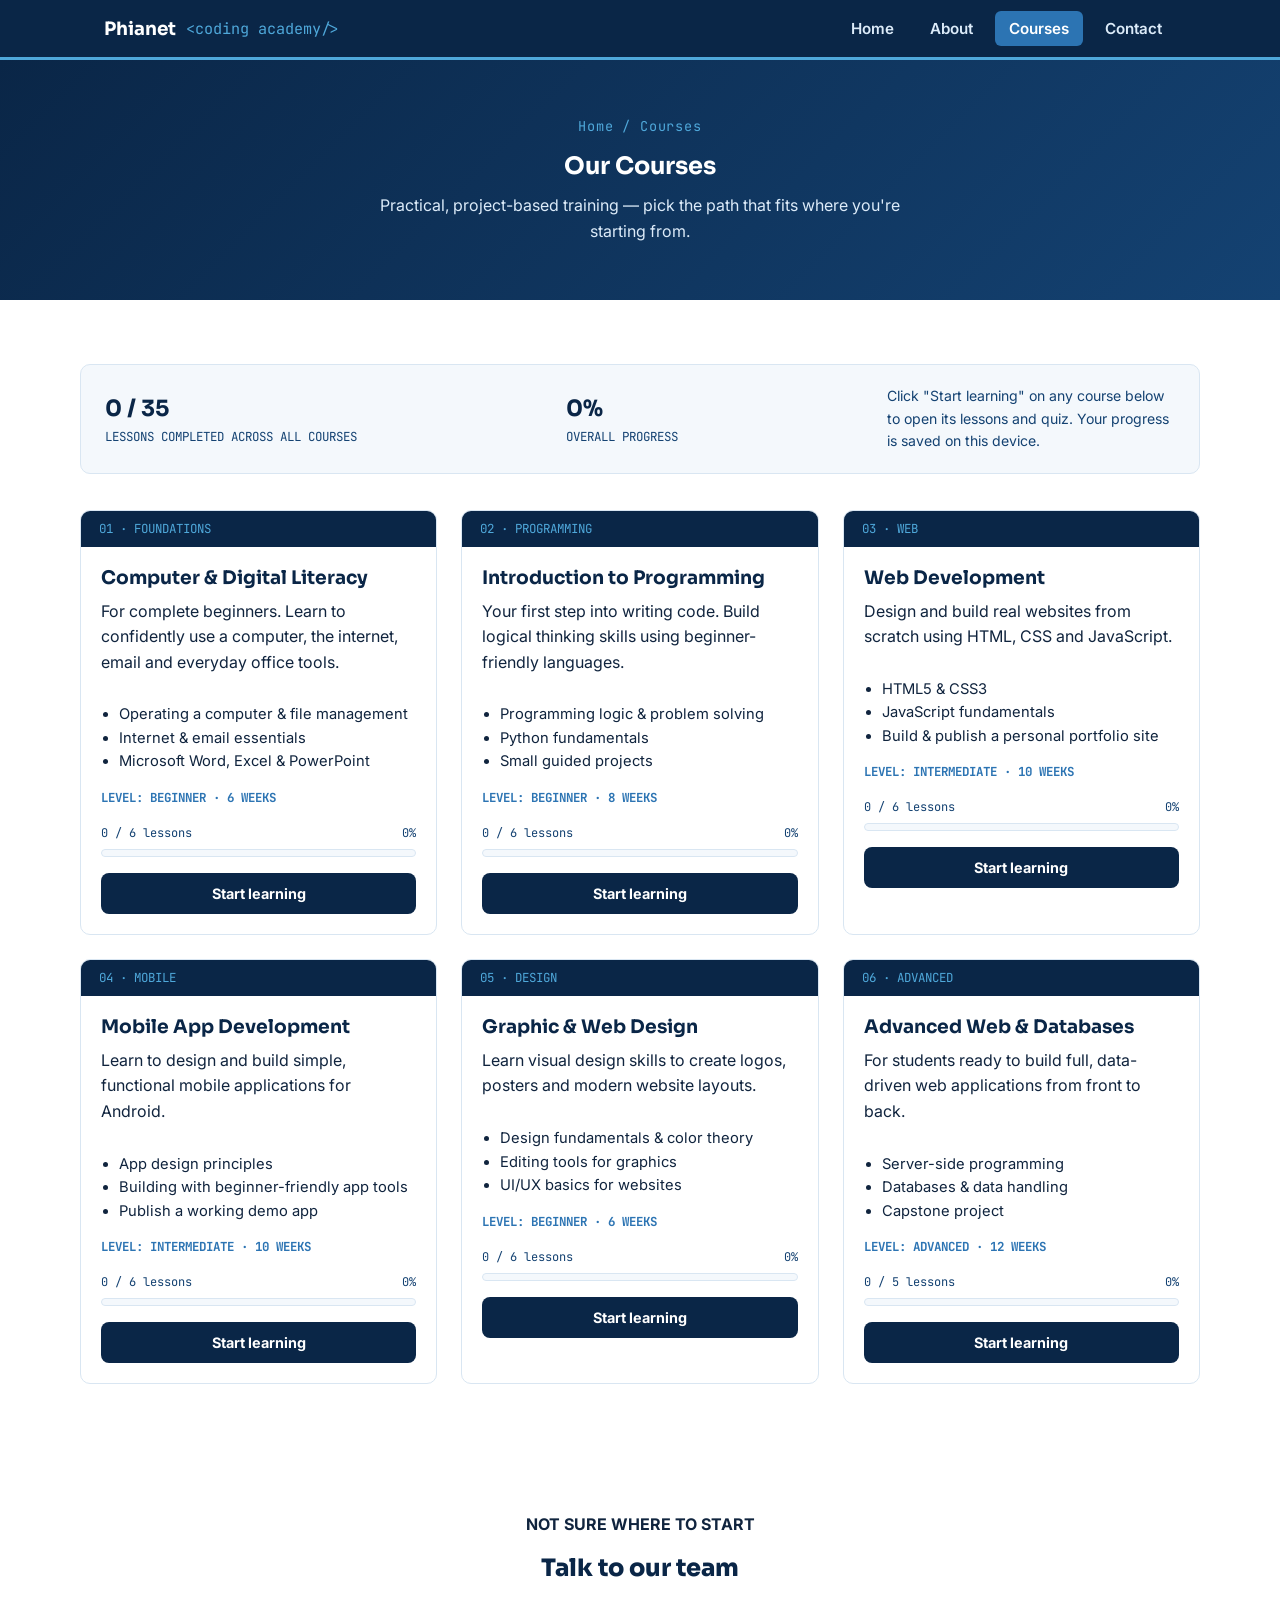
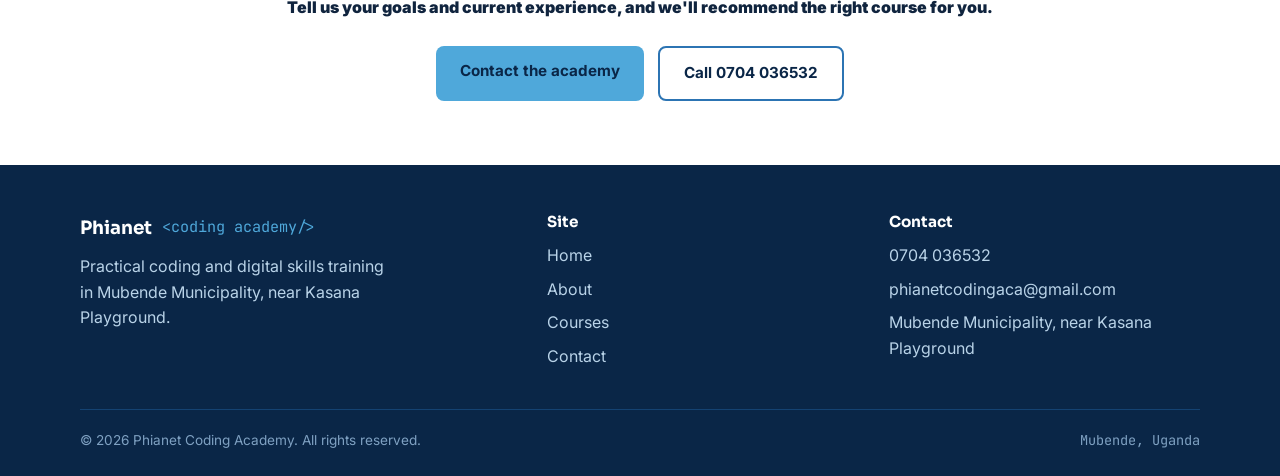
==== commit e2f110ed: "Update courses.html" ====
--- a/courses.html
+++ b/courses.html
@@ -172,7 +172,7 @@
   </div>
 </section>
 
-<section class="section-frost">
+<section class="section-frost1">
   <div class="section-head1">
     <div
     <p style="text-align:center; font-weight:bolder;">NOT SURE WHERE TO START</p>
